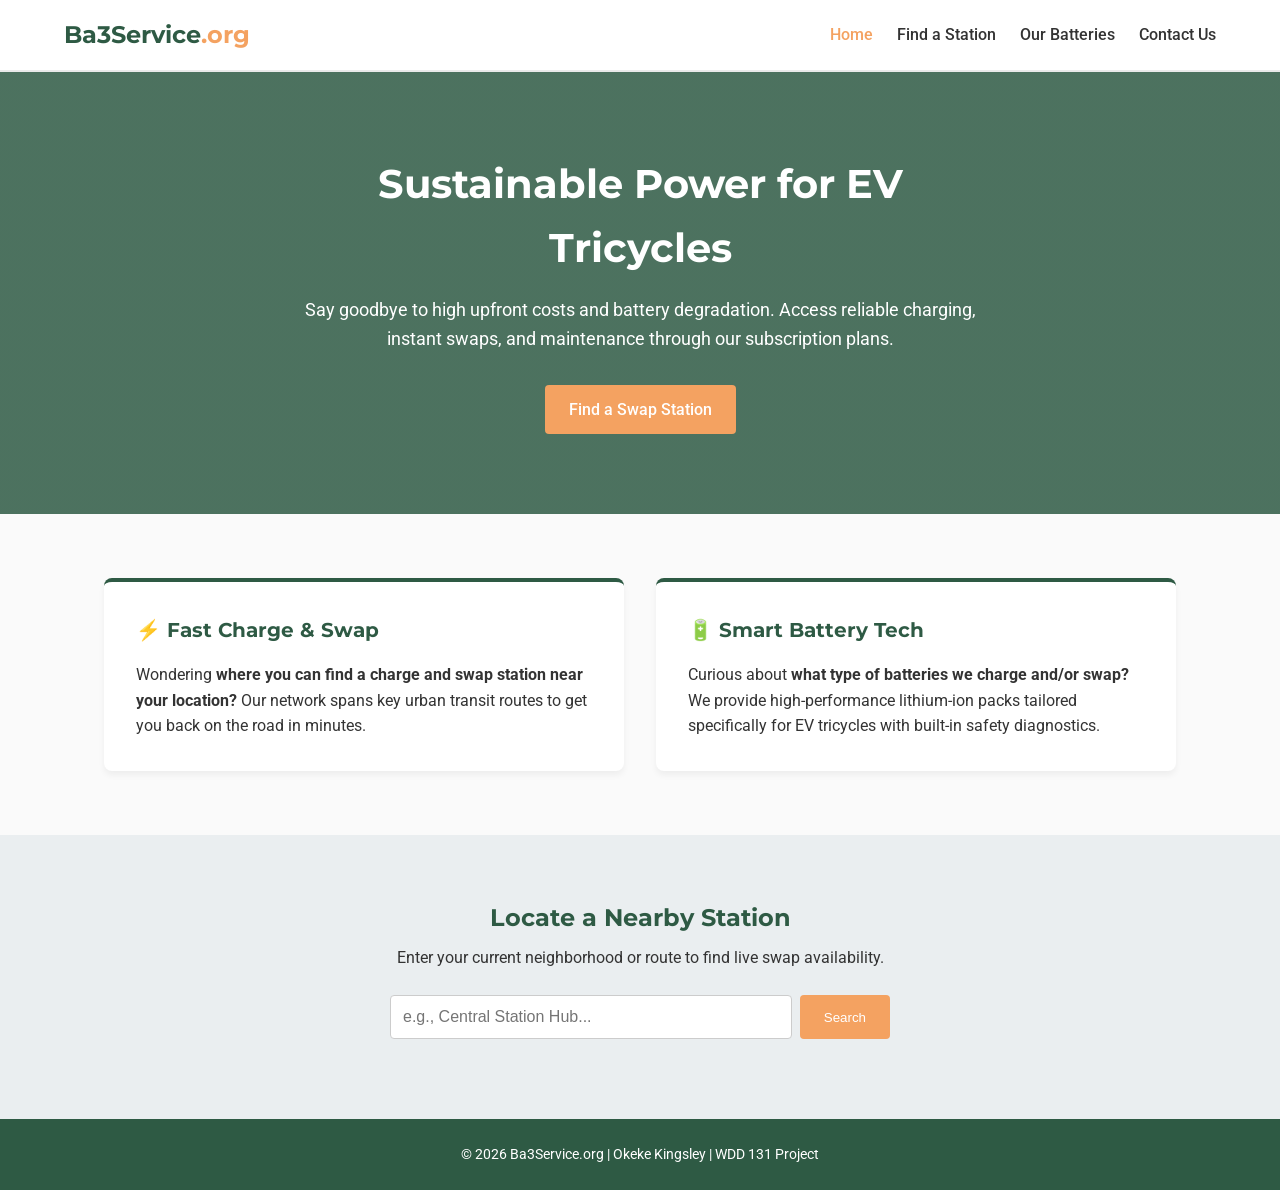
==== project/index.html @ 252e662b "project" ====
<!DOCTYPE html>
<html lang="en">
<head>
    <meta charset="UTF-8">
    <meta name="viewport" content="width=device-width, initial-scale=1.0">
    <title>Ba3Service.org - Battery as a Service for EV Tricycles</title>
    <link rel="preconnect" href="https://fonts.googleapis.com">
    <link rel="preconnect" href="https://fonts.gstatic.com" crossorigin>
    <link href="https://fonts.googleapis.com/css2?family=Montserrat:wght@600;700&family=Roboto:wght@400;500&display=swap" rel="stylesheet">
    <link rel="stylesheet" href="style/styles.css">
    <script src="script/script.js"></script>
</head>
<body>
    <header>
        <div class="logo">
            <h1>Ba3Service<span>.org</span></h1>
        </div>
        <nav>
            <button id="menu-toggle" aria-label="Toggle navigation menu">&#9776;</button>
            <ul id="nav-links">
                <li><a href="index.html" class="active">Home</a></li>
                <li><a href="#stations">Find a Station</a></li>
                <li><a href="batteries.html">Our Batteries</a></li>
                <li><a href="contact.html">Contact Us</a></li>
            </ul>
        </nav>
    </header>

    <main>
        <section class="hero">
            <div class="hero-content">
                <h2>Sustainable Power for EV Tricycles</h2>
                <p>Say goodbye to high upfront costs and battery degradation. Access reliable charging, instant swaps, and maintenance through our subscription plans.</p>
                <a href="#stations" class="btn-primary">Find a Swap Station</a>
            </div>
        </section>

        <section class="features">
            <div class="card">
                <h3>⚡ Fast Charge & Swap</h3>
                <p>Wondering <strong>where you can find a charge and swap station near your location?</strong> Our network spans key urban transit routes to get you back on the road in minutes.</p>
            </div>
            <div class="card">
                <h3>🔋 Smart Battery Tech</h3>
                <p>Curious about <strong>what type of batteries we charge and/or swap?</strong> We provide high-performance lithium-ion packs tailored specifically for EV tricycles with built-in safety diagnostics.</p>
            </div>
        </section>

        <section id="stations" class="station-finder">
            <h2>Locate a Nearby Station</h2>
            <p>Enter your current neighborhood or route to find live swap availability.</p>
            <div class="search-box">
                <input type="text" id="location-input" placeholder="e.g., Central Station Hub...">
                <button id="search-btn" class="btn-primary">Search</button>
            </div>
            <div id="search-results"></div>
        </section>
    </main>

    <footer>
        <p>&copy; <span id="current-year"></span> Ba3Service.org | Okeke Kingsley | WDD 131 Project</p>
    </footer>

    <script src="script.js" defer></script>
</body>
</html>
---- project/style/styles.css ----
:root {
    --primary-color: #2E5A44;
    --secondary-color: #F4A261;
    --bg-color: #FAFAFA;
    --text-color: #333333;
    --white: #FFFFFF;
    --transition: all 0.3s ease;
}

* {
    box-sizing: border-box;
    margin: 0;
    padding: 0;
}

body {
    font-family: 'Roboto', sans-serif;
    background-color: var(--bg-color);
    color: var(--text-color);
    line-height: 1.6;
    display: flex;
    flex-direction: column;
    min-height: 100vh;
}

h1, h2, h3 {
    font-family: 'Montserrat', sans-serif;
    color: var(--primary-color);
}

header {
    background-color: var(--white);
    border-bottom: 2px solid #eaeaea;
    display: flex;
    justify-content: space-between;
    align-items: center;
    padding: 1rem 5%;
    position: sticky;
    top: 0;
    z-index: 1000;
}

.logo h1 {
    font-size: 1.5rem;
    color: var(--primary-color);
}

.logo h1 span {
    color: var(--secondary-color);
}

nav ul {
    list-style: none;
    display: flex;
    gap: 1.5rem;
}

nav a {
    text-decoration: none;
    color: var(--text-color);
    font-weight: 500;
    transition: var(--transition);
}

nav a:hover, nav a.active {
    color: var(--secondary-color);
}

#menu-toggle {
    display: none;
    background: none;
    border: none;
    font-size: 1.8rem;
    cursor: pointer;
    color: var(--primary-color);
}

.hero {
    background: linear-gradient(rgba(46, 90, 68, 0.85), rgba(46, 90, 68, 0.85)), url('hero-bg.jpg') center/cover no-repeat;
    color: var(--white);
    text-align: center;
    padding: 5rem 1rem;
}

.hero-content {
    max-width: 700px;
    margin: 0 auto;
}

.hero h2 {
    color: var(--white);
    font-size: 2.5rem;
    margin-bottom: 1rem;
}

.hero p {
    font-size: 1.1rem;
    margin-bottom: 2rem;
}

.btn-primary {
    background-color: var(--secondary-color);
    color: var(--white);
    padding: 0.75rem 1.5rem;
    border: none;
    border-radius: 4px;
    font-weight: 500;
    text-decoration: none;
    cursor: pointer;
    transition: var(--transition);
    display: inline-block;
}

.btn-primary:hover {
    background-color: #e08e4d;
}

.features {
    display: grid;
    grid-template-columns: repeat(auto-fit, minmax(280px, 1fr));
    gap: 2rem;
    padding: 4rem 5%;
    max-width: 1200px;
    margin: 0 auto;
    width: 100%;
}

.card {
    background-color: var(--white);
    padding: 2rem;
    border-radius: 8px;
    box-shadow: 0 4px 6px rgba(0,0,0,0.05);
    border-top: 4px solid var(--primary-color);
}

.card h3 {
    margin-bottom: 1rem;
    font-size: 1.25rem;
}

.station-finder {
    background-color: #eaeef0;
    padding: 4rem 5%;
    text-align: center;
}

.station-finder h2 {
    margin-bottom: 0.5rem;
}

.station-finder p {
    margin-bottom: 1.5rem;
}

.search-box {
    display: flex;
    justify-content: center;
    gap: 0.5rem;
    max-width: 500px;
    margin: 0 auto;
}

.search-box input {
    flex: 1;
    padding: 0.75rem;
    border: 1px solid #ccc;
    border-radius: 4px;
    font-size: 1rem;
}

#search-results {
    margin-top: 1rem;
    font-weight: 500;
    color: var(--primary-color);
}

footer {
    background-color: var(--primary-color);
    color: var(--white);
    text-align: center;
    padding: 1.5rem;
    margin-top: auto;
    font-size: 0.9rem;
}

@media (max-width: 768px) {
    #menu-toggle {
        display: block;
    }

    nav ul {
        display: none;
        flex-direction: column;
        position: absolute;
        top: 100%;
        left: 0;
        width: 100%;
        background-color: var(--white);
        box-shadow: 0 4px 6px rgba(0,0,0,0.1);
        padding: 1rem 0;
        text-align: center;
    }

    nav ul.show {
        display: flex;
    }

    .hero h2 {
        font-size: 2rem;
    }
}
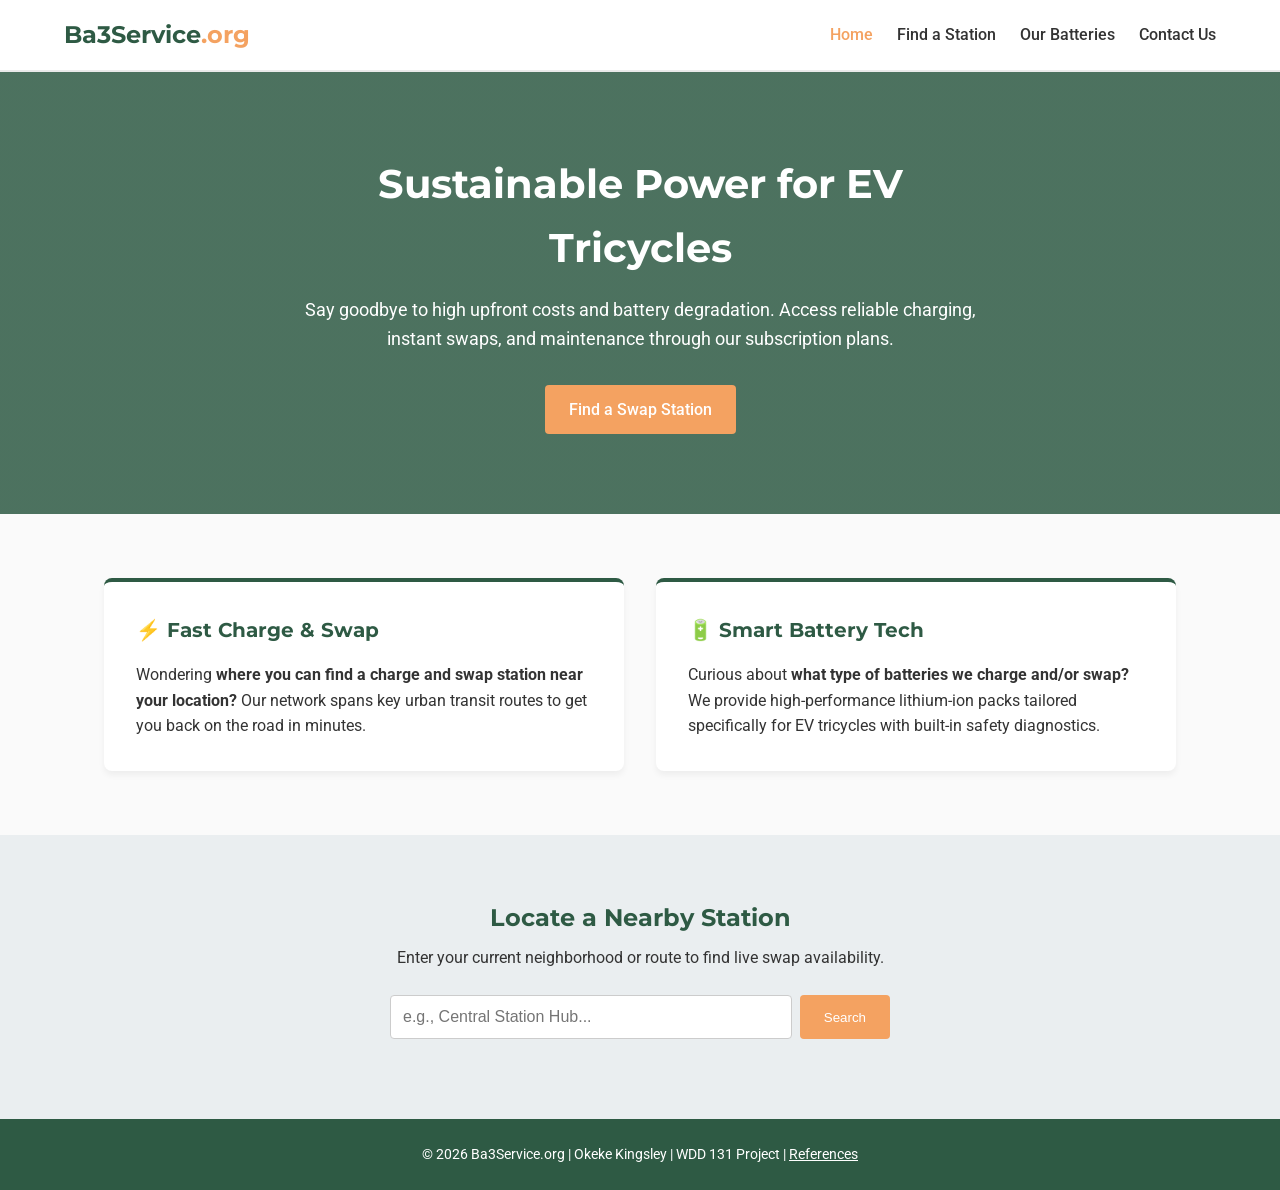
==== commit 04e102d8: "project-update" ====
--- a/project/index.html
+++ b/project/index.html
@@ -3,6 +3,8 @@
 <head>
     <meta charset="UTF-8">
     <meta name="viewport" content="width=device-width, initial-scale=1.0">
+    <meta name="description" content="Battery-as-a-Service for EV tricycles: affordable battery subscriptions, fast swap stations, and eco-friendly urban mobility solutions.">
+    <meta name="author" content="Okeke Kingsley"/>
     <title>Ba3Service.org - Battery as a Service for EV Tricycles</title>
     <link rel="preconnect" href="https://fonts.googleapis.com">
     <link rel="preconnect" href="https://fonts.gstatic.com" crossorigin>
@@ -58,7 +60,7 @@
     </main>
 
     <footer>
-        <p>&copy; <span id="current-year"></span> Ba3Service.org | Okeke Kingsley | WDD 131 Project</p>
+        <p>&copy; <span id="current-year"></span> Ba3Service.org | Okeke Kingsley | WDD 131 Project | <a href="references.html" style="color:white;">References</a></p>
     </footer>
 
     <script src="script.js" defer></script>
